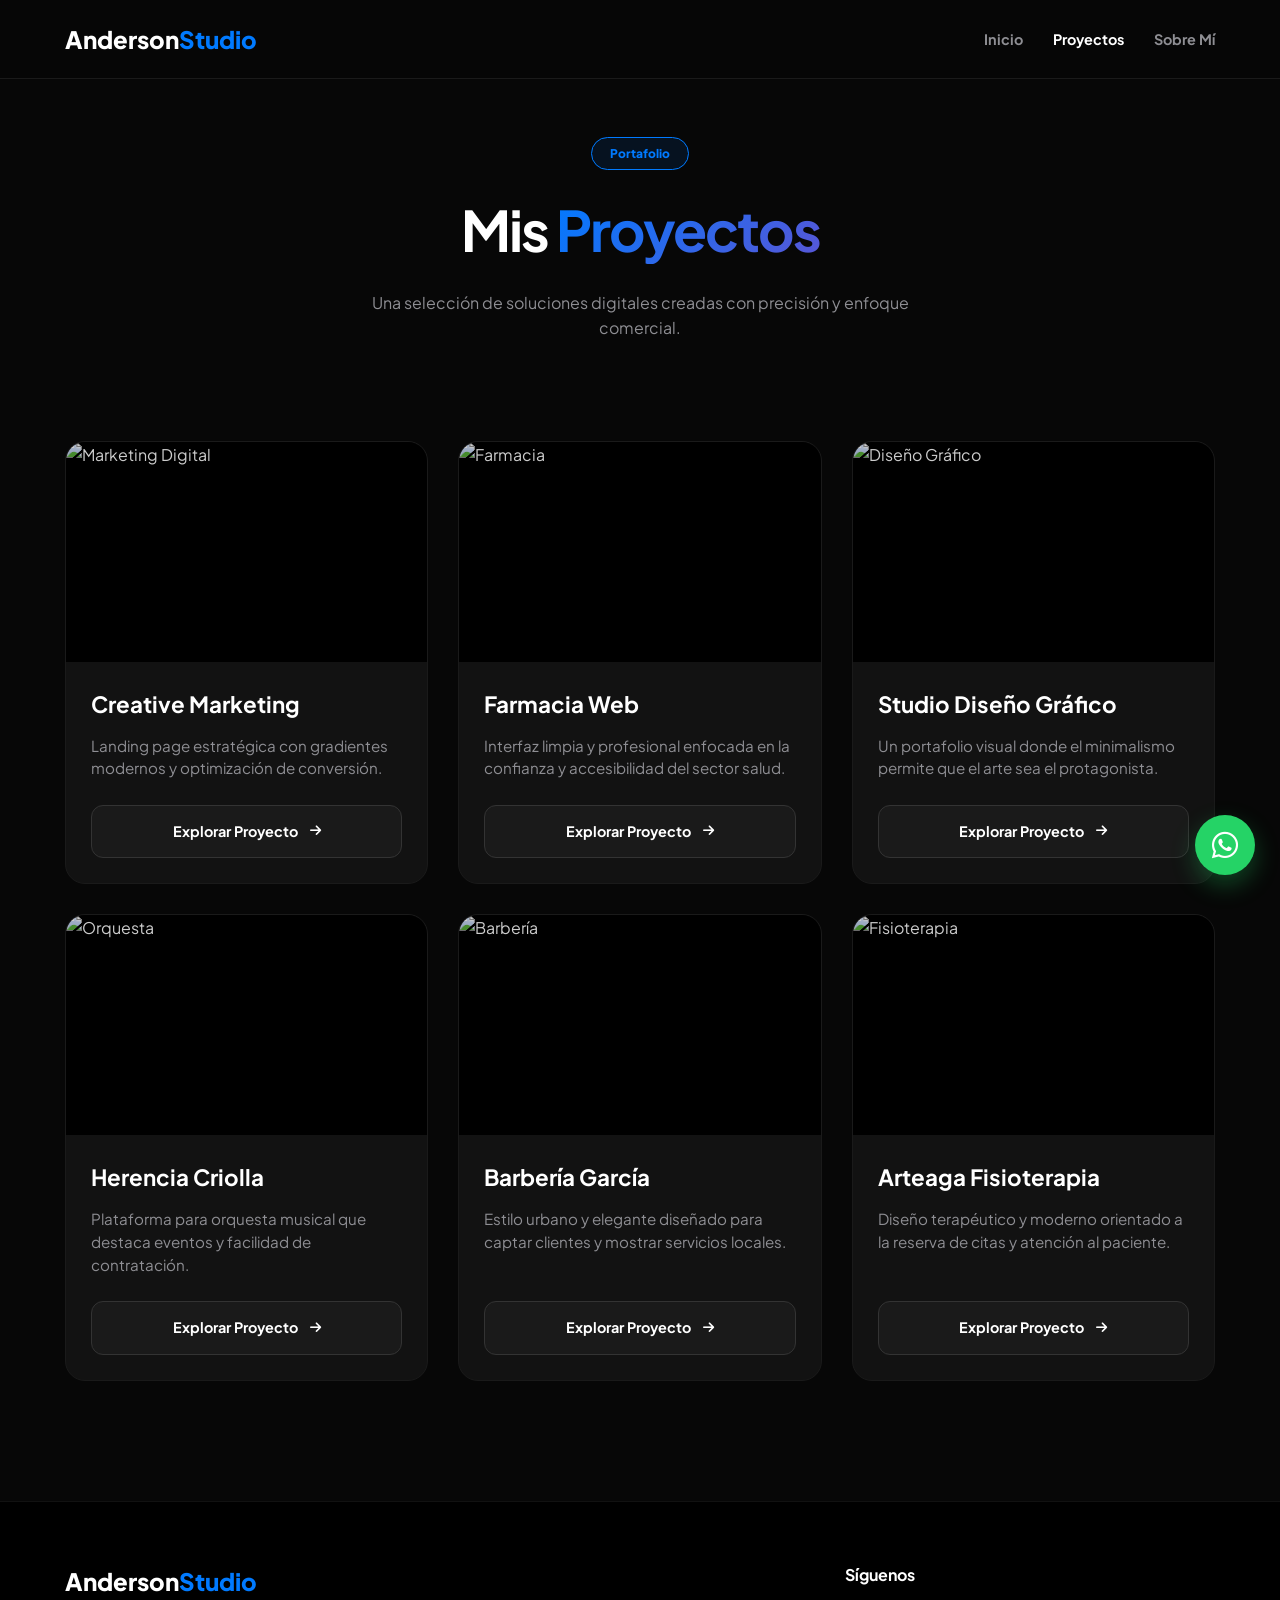
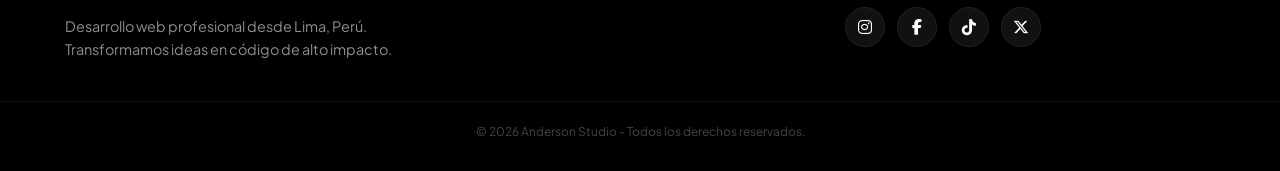
==== proyectos.html @ c4629673 "Versión final de Anderson Studio con redes sociales y Gemini AI" ====
<!DOCTYPE html>
<html lang="es">
<head>
    <meta charset="UTF-8">
    <meta name="viewport" content="width=device-width, initial-scale=1.0">
    <title>Proyectos | Anderson Studio</title>
    <link rel="stylesheet" href="https://cdnjs.cloudflare.com/ajax/libs/font-awesome/6.5.1/css/all.min.css">
    <link href="https://fonts.googleapis.com/css2?family=Plus+Jakarta+Sans:wght@400;700;800&display=swap" rel="stylesheet">
    <!-- Importamos el CSS base y el específico de proyectos -->
    <link rel="stylesheet" href="css/style.css">
    <link rel="stylesheet" href="css/proyectos.css">
</head>
<body>

    <!-- WHATSAPP FLOTANTE -->
    <a href="https://wa.me/51989328723?text=Hola%20Anderson%20Studio,%20estoy%20interesado%20en%20cotizar%20una%20página%20web%20profesional" class="whatsapp-float" target="_blank">
        <i class="fab fa-whatsapp"></i>
    </a>

    <!-- NAVEGACIÓN -->
    <nav class="navbar">
        <div class="container nav-flex">
            <a href="index.html" class="logo">Anderson<span>Studio</span></a>
            <ul class="nav-links">
                <li><a href="index.html">Inicio</a></li>
                <li><a href="proyectos.html" class="active">Proyectos</a></li>
                <li><a href="sobre-mi.html">Sobre Mí</a></li>
            </ul>
        </div>
    </nav>

    <!-- PROYECTOS HEADER -->
    <section class="projects-hero">
        <div class="container">
            <span class="badge">Portafolio</span>
            <h1>Mis <span class="gradient-text">Proyectos</span></h1>
            <p>Una selección de soluciones digitales creadas con precisión y enfoque comercial.</p>
        </div>
    </section>

    <!-- GRID DE PROYECTOS -->
    <section class="projects-grid-section">
        <div class="container">
            <div class="projects-grid">
                
                <!-- 1. Marketing -->
                <article class="project-card">
                    <div class="card-img">
                        <img src="https://images.unsplash.com/photo-1460925895917-afdab827c52f?auto=format&fit=crop&q=80&w=500" alt="Marketing Digital">
                    </div>
                    <div class="card-content">
                        <h3>Creative Marketing</h3>
                        <p>Landing page estratégica con gradientes modernos y optimización de conversión.</p>
                        <a href="https://anderson19941994.github.io/web-marketing/" target="_blank" class="btn-visit">
                            Explorar Proyecto <i class="fas fa-arrow-right"></i>
                        </a>
                    </div>
                </article>

                <!-- 2. Farmacia -->
                <article class="project-card">
                    <div class="card-img">
                        <img src="https://images.unsplash.com/photo-1586015555751-63bb77f4322a?auto=format&fit=crop&q=80&w=500" alt="Farmacia">
                    </div>
                    <div class="card-content">
                        <h3>Farmacia Web</h3>
                        <p>Interfaz limpia y profesional enfocada en la confianza y accesibilidad del sector salud.</p>
                        <a href="https://anderson19941994.github.io/web-farmacia/" target="_blank" class="btn-visit">
                            Explorar Proyecto <i class="fas fa-arrow-right"></i>
                        </a>
                    </div>
                </article>

                <!-- 3. Diseño Gráfico -->
                <article class="project-card">
                    <div class="card-img">
                        <img src="https://images.unsplash.com/photo-1558655146-d09347e92766?auto=format&fit=crop&q=80&w=500" alt="Diseño Gráfico">
                    </div>
                    <div class="card-content">
                        <h3>Studio Diseño Gráfico</h3>
                        <p>Un portafolio visual donde el minimalismo permite que el arte sea el protagonista.</p>
                        <a href="https://anderson19941994.github.io/web-dise-o-grafico/" target="_blank" class="btn-visit">
                            Explorar Proyecto <i class="fas fa-arrow-right"></i>
                        </a>
                    </div>
                </article>

                <!-- 4. Herencia Criolla -->
                <article class="project-card">
                    <div class="card-img">
                        <img src="https://images.unsplash.com/photo-1511671782779-c97d3d27a1d4?auto=format&fit=crop&q=80&w=500" alt="Orquesta">
                    </div>
                    <div class="card-content">
                        <h3>Herencia Criolla</h3>
                        <p>Plataforma para orquesta musical que destaca eventos y facilidad de contratación.</p>
                        <a href="https://anderson19941994.github.io/portafolio-orquesta/" target="_blank" class="btn-visit">
                            Explorar Proyecto <i class="fas fa-arrow-right"></i>
                        </a>
                    </div>
                </article>

                <!-- 5. Barbería García -->
                <article class="project-card">
                    <div class="card-img">
                        <img src="https://images.unsplash.com/photo-1503951914875-452162b0f3f1?auto=format&fit=crop&q=80&w=500" alt="Barbería">
                    </div>
                    <div class="card-content">
                        <h3>Barbería García</h3>
                        <p>Estilo urbano y elegante diseñado para captar clientes y mostrar servicios locales.</p>
                        <a href="https://anderson19941994.github.io/barberia-garcia/" target="_blank" class="btn-visit">
                            Explorar Proyecto <i class="fas fa-arrow-right"></i>
                        </a>
                    </div>
                </article>

                <!-- 6. Fisioterapia -->
                <article class="project-card">
                    <div class="card-img">
                        <img src="https://images.unsplash.com/photo-1576091160550-2173dba999ef?auto=format&fit=crop&q=80&w=500" alt="Fisioterapia">
                    </div>
                    <div class="card-content">
                        <h3>Arteaga Fisioterapia</h3>
                        <p>Diseño terapéutico y moderno orientado a la reserva de citas y atención al paciente.</p>
                        <a href="https://anderson19941994.github.io/Arteaga-Fisioterapia/" target="_blank" class="btn-visit">
                            Explorar Proyecto <i class="fas fa-arrow-right"></i>
                        </a>
                    </div>
                </article>

            </div>
        </div>
    </section>

    <!-- FOOTER ACTUALIZADO -->
    <footer class="footer">
        <div class="container footer-grid">
            <div class="footer-brand">
                <a href="index.html" class="logo">Anderson<span>Studio</span></a>
                <p>Desarrollo web profesional desde Lima, Perú. Transformamos ideas en código de alto impacto.</p>
            </div>
            <div class="footer-social">
                <h3>Síguenos</h3>
                <div class="social-links">
                    <!-- Instagram (ACTIVO) -->
                    <a href="https://www.instagram.com/anderson_code29?igsh=aTUxN3BseGNwZHI2" class="social-item" target="_blank" rel="noopener noreferrer">
                        <i class="fab fa-instagram"></i>
                    </a>
                    
                    <!-- Facebook (MANTENIDO POR ESTÉTICA) -->
                    <a href="#" class="social-item"><i class="fab fa-facebook-f"></i></a>
                    
                    <!-- TikTok (ACTIVO) -->
                    <a href="https://www.tiktok.com/@mostricuco24?_r=1&_t=ZS-94mRydMmoqr" class="social-item" target="_blank" rel="noopener noreferrer">
                        <i class="fab fa-tiktok"></i>
                    </a>
                    
                    <!-- X / Twitter (MANTENIDO POR ESTÉTICA) -->
                    <a href="#" class="social-item"><i class="fab fa-x-twitter"></i></a>
                </div>
            </div>
        </div>
        <div class="footer-bottom">
            <p>&copy; 2026 Anderson Studio - Todos los derechos reservados.</p>
        </div>
    </footer>

</body>
</html>
---- css/style.css ----
/* VARIABLES */
:root {
    --bg-dark: #070707;
    --card-bg: #121212;
    --primary: #007aff;
    --text-white: #ffffff;
    --text-gray: #8e8e93;
    --gradient: linear-gradient(135deg, #007aff 0%, #5856d6 100%);
    --transition: all 0.3s cubic-bezier(0.4, 0, 0.2, 1);
}

/* RESET */
* { margin: 0; padding: 0; box-sizing: border-box; }
body { 
    font-family: 'Plus Jakarta Sans', sans-serif; 
    background: var(--bg-dark); 
    color: white; 
    line-height: 1.6;
    overflow-x: hidden;
}
.container { max-width: 1200px; margin: 0 auto; padding: 0 25px; }

/* NAVBAR RESPONSIVE */
.navbar { 
    padding: 20px 0; 
    position: sticky; 
    top: 0; 
    z-index: 1000; 
    background: rgba(7,7,7,0.9); 
    backdrop-filter: blur(15px); 
    border-bottom: 1px solid #1a1a1a; 
}
.nav-flex { display: flex; justify-content: space-between; align-items: center; }
.logo { font-size: 1.5rem; font-weight: 800; color: white; text-decoration: none; }
.logo span { color: var(--primary); }
.nav-links { display: flex; list-style: none; gap: 30px; }
.nav-links a { color: var(--text-gray); text-decoration: none; font-weight: 700; transition: var(--transition); font-size: 0.9rem; }
.nav-links a:hover, .nav-links a.active { color: white; }

/* WHATSAPP FLOTANTE */
.whatsapp-float {
    position: fixed;
    bottom: 25px;
    right: 25px;
    background: #25d366;
    color: white;
    width: 60px;
    height: 60px;
    border-radius: 50%;
    display: flex;
    justify-content: center;
    align-items: center;
    font-size: 30px;
    box-shadow: 0 10px 25px rgba(37, 211, 102, 0.3);
    z-index: 9999;
    text-decoration: none;
    transition: var(--transition);
}
.whatsapp-float:hover { transform: scale(1.1) rotate(10deg); }

/* HERO */
.hero { padding: 80px 0; min-height: 85vh; display: flex; align-items: center; }
.hero-grid { display: grid; grid-template-columns: 1fr 1fr; gap: 40px; align-items: center; }
.badge { background: rgba(0, 122, 255, 0.1); color: var(--primary); padding: 8px 18px; border-radius: 50px; font-size: 0.75rem; font-weight: 800; border: 1px solid var(--primary); }
.hero h1 { font-size: 4rem; font-weight: 800; line-height: 1.1; margin: 25px 0; letter-spacing: -2px; }
.gradient-text { background: var(--gradient); -webkit-background-clip: text; background-clip: text; -webkit-text-fill-color: transparent; }
.hero p { font-size: 1.1rem; color: var(--text-gray); margin-bottom: 40px; max-width: 500px; }
.hero-btns { display: flex; gap: 15px; }

.btn-primary { background: var(--gradient); color: white; padding: 16px 30px; border-radius: 12px; font-weight: 700; text-decoration: none; transition: var(--transition); text-align: center; }
.btn-secondary { border: 1px solid #333; color: white; padding: 16px 30px; border-radius: 12px; font-weight: 700; text-decoration: none; transition: var(--transition); text-align: center; }
.btn-primary:hover { transform: translateY(-3px); box-shadow: 0 10px 25px rgba(0,122,255,0.4); }

/* VISUAL BOX */
.glass-box { background: var(--card-bg); border: 1px solid #222; padding: 40px; border-radius: 25px; text-align: center; position: relative; }
.code-dots { display: flex; gap: 8px; margin-bottom: 25px; justify-content: center; }
.code-dots span { width: 10px; height: 10px; border-radius: 50%; }
.dot-red { background: #ff5f56; } .dot-yellow { background: #ffbd2e; } .dot-green { background: #27c93f; }
.box-content i { font-size: 3.5rem; color: var(--primary); margin-bottom: 15px; }

/* FOOTER */
.footer { background: #000; padding: 60px 0 30px; border-top: 1px solid #111; margin-top: 40px; }
.footer-grid { display: grid; grid-template-columns: 2fr 1fr; gap: 40px; }
.footer-brand p { color: var(--text-gray); margin-top: 15px; max-width: 350px; font-size: 0.9rem; }
.footer-social h3 { margin-bottom: 20px; font-size: 1rem; }
.social-links { display: flex; gap: 12px; }
.social-item { width: 40px; height: 40px; background: #111; border-radius: 50%; display: flex; justify-content: center; align-items: center; color: white; text-decoration: none; transition: var(--transition); border: 1px solid #222; }
.social-item:hover { background: var(--primary); transform: translateY(-3px); }
.footer-bottom { text-align: center; margin-top: 40px; padding-top: 20px; border-top: 1px solid #111; color: #444; font-size: 0.75rem; }

/* --- RESPONSIVE OPTIMIZADO PARA MÓVILES --- */
@media (max-width: 768px) {
    .nav-flex { flex-direction: column; gap: 15px; text-align: center; }
    .nav-links { gap: 20px; }
    .hero-grid { grid-template-columns: 1fr; text-align: center; }
    .hero h1 { font-size: 2.5rem; letter-spacing: -1px; }
    .hero p { margin: 0 auto 30px; font-size: 1rem; }
    .hero-btns { flex-direction: column; width: 100%; }
    .hero-visual { display: none; }
    .footer-grid { grid-template-columns: 1fr; text-align: center; }
    .social-links { justify-content: center; }
    .footer-brand p { margin: 15px auto; }
    .whatsapp-float { width: 50px; height: 50px; bottom: 20px; right: 20px; font-size: 25px; }
}
---- css/proyectos.css ----
/* ESTILOS ESPECÍFICOS PARA PROYECTOS */

.projects-hero {
    padding: 60px 0;
    text-align: center;
}

.projects-hero h1 {
    font-size: 3.5rem;
    margin-top: 20px;
    letter-spacing: -2px;
}

.projects-hero p {
    color: var(--text-gray);
    margin: 15px auto 0;
    max-width: 600px;
}

/* GRID */
.projects-grid-section {
    padding-bottom: 80px;
}

.projects-grid {
    display: grid;
    grid-template-columns: repeat(auto-fill, minmax(320px, 1fr));
    gap: 30px;
    margin-top: 40px;
}

.project-card {
    background: var(--card-bg);
    border-radius: 20px;
    border: 1px solid #1a1a1a;
    overflow: hidden;
    transition: var(--transition);
    display: flex;
    flex-direction: column;
}

.project-card:hover {
    transform: translateY(-10px);
    border-color: var(--primary);
    box-shadow: 0 15px 30px rgba(0, 122, 255, 0.1);
}

.card-img {
    height: 220px;
    overflow: hidden;
    background: #000;
}

.card-img img {
    width: 100%;
    height: 100%;
    object-fit: cover;
    opacity: 0.8;
    transition: var(--transition);
}

.project-card:hover .card-img img {
    opacity: 1;
    scale: 1.05;
}

.card-content {
    padding: 25px;
    flex-grow: 1;
    display: flex;
    flex-direction: column;
}

.card-content h3 {
    font-size: 1.4rem;
    margin-bottom: 12px;
    color: white;
}

.card-content p {
    color: var(--text-gray);
    font-size: 0.95rem;
    margin-bottom: 25px;
    line-height: 1.5;
    flex-grow: 1; /* Esto hace que los botones siempre se alineen abajo */
}

/* EL BOTÓN ACTUALIZADO "BEAUTIFUL" */
.btn-visit {
    display: inline-flex;
    align-items: center;
    justify-content: center;
    gap: 12px;
    padding: 14px 24px;
    background: #1a1a1a;
    color: white;
    text-decoration: none;
    font-weight: 700;
    font-size: 0.9rem;
    border-radius: 12px;
    border: 1px solid #333;
    transition: var(--transition);
    width: 100%; /* Botón completo estilo premium */
}

.btn-visit i {
    font-size: 0.8rem;
    transition: transform 0.3s ease;
}

.btn-visit:hover {
    background: var(--primary);
    border-color: var(--primary);
    transform: translateY(-2px);
    box-shadow: 0 8px 20px rgba(0, 122, 255, 0.3);
}

.btn-visit:hover i {
    transform: translateX(5px); /* Efecto de flecha moviéndose */
}

/* RESPONSIVE PROYECTOS */
@media (max-width: 768px) {
    .projects-hero h1 {
        font-size: 2.5rem;
    }
    
    .projects-grid {
        grid-template-columns: 1fr;
        padding: 0 10px;
    }

    .btn-visit {
        padding: 16px; /* Más grande en móvil para fácil toque */
    }
}
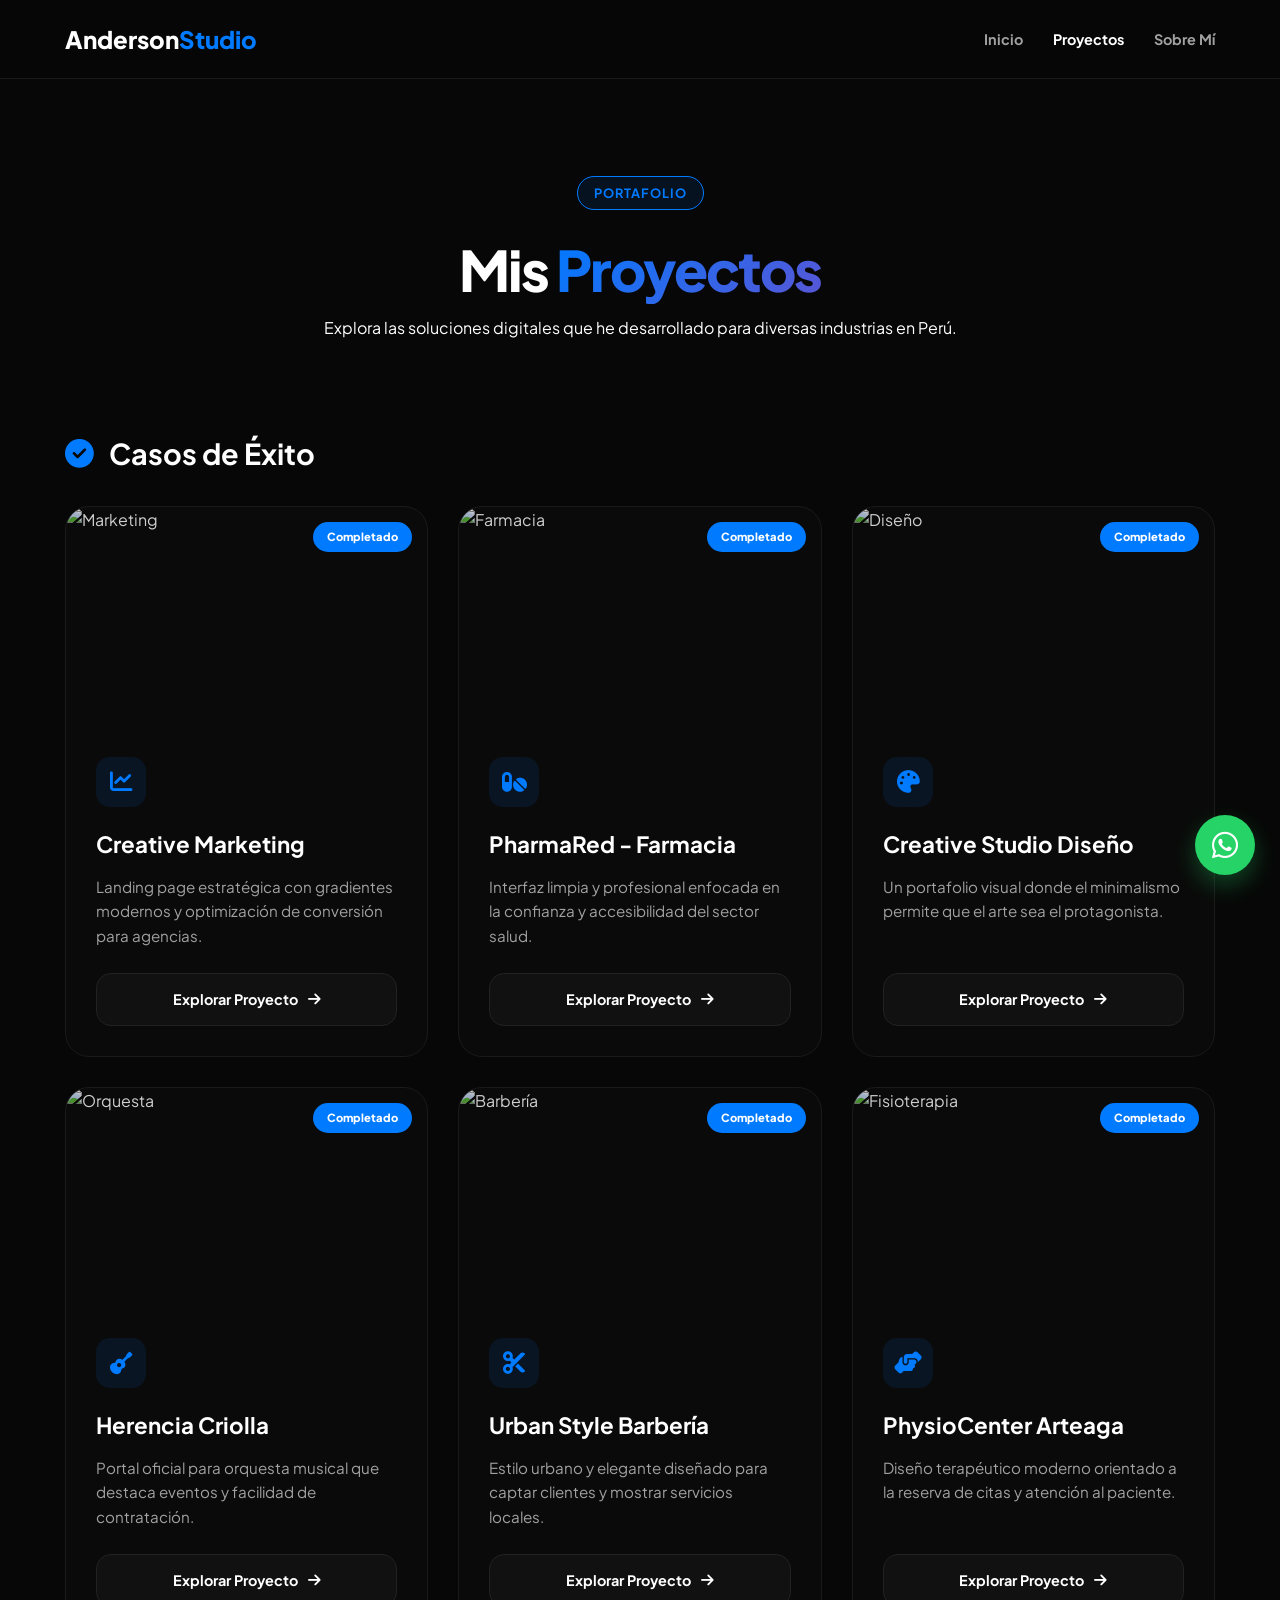
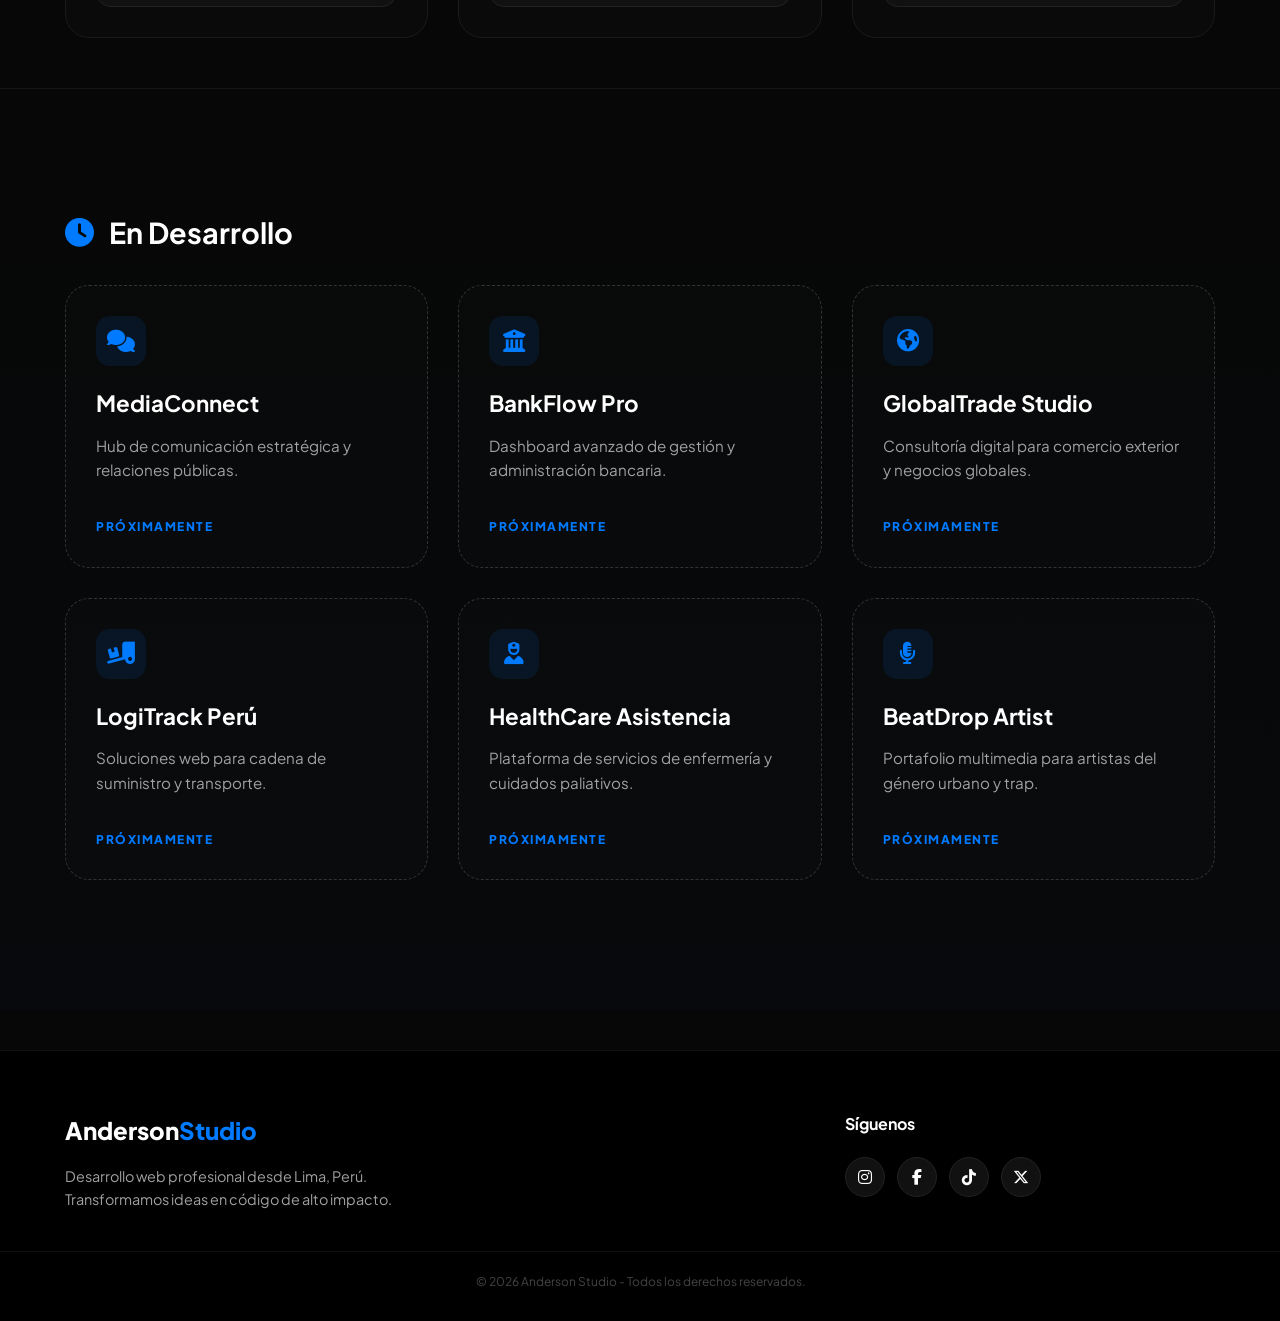
==== commit 06013010: "Corrección de errores CSS y eliminación de EduMaster en proyectos" ====
--- a/proyectos.html
+++ b/proyectos.html
@@ -6,7 +6,6 @@
     <title>Proyectos | Anderson Studio</title>
     <link rel="stylesheet" href="https://cdnjs.cloudflare.com/ajax/libs/font-awesome/6.5.1/css/all.min.css">
     <link href="https://fonts.googleapis.com/css2?family=Plus+Jakarta+Sans:wght@400;700;800&display=swap" rel="stylesheet">
-    <!-- Importamos el CSS base y el específico de proyectos -->
     <link rel="stylesheet" href="css/style.css">
     <link rel="stylesheet" href="css/proyectos.css">
 </head>
@@ -29,31 +28,32 @@
         </div>
     </nav>
 
-    <!-- PROYECTOS HEADER -->
+    <!-- HEADER -->
     <section class="projects-hero">
         <div class="container">
             <span class="badge">Portafolio</span>
             <h1>Mis <span class="gradient-text">Proyectos</span></h1>
-            <p>Una selección de soluciones digitales creadas con precisión y enfoque comercial.</p>
+            <p>Explora las soluciones digitales que he desarrollado para diversas industrias en Perú.</p>
         </div>
     </section>
 
-    <!-- GRID DE PROYECTOS -->
+    <!-- SECCIÓN: PROYECTOS COMPLETADOS -->
     <section class="projects-grid-section">
         <div class="container">
+            <h2 class="section-title"><i class="fas fa-check-circle"></i> Casos de Éxito</h2>
             <div class="projects-grid">
                 
                 <!-- 1. Marketing -->
                 <article class="project-card">
                     <div class="card-img">
-                        <img src="https://images.unsplash.com/photo-1460925895917-afdab827c52f?auto=format&fit=crop&q=80&w=500" alt="Marketing Digital">
-                    </div>
-                    <div class="card-content">
+                        <img src="https://images.unsplash.com/photo-1460925895917-afdab827c52f?auto=format&fit=crop&q=80&w=500" alt="Marketing">
+                        <span class="tag-status">Completado</span>
+                    </div>
+                    <div class="card-content">
+                        <div class="card-icon"><i class="fas fa-chart-line"></i></div>
                         <h3>Creative Marketing</h3>
-                        <p>Landing page estratégica con gradientes modernos y optimización de conversión.</p>
-                        <a href="https://anderson19941994.github.io/web-marketing/" target="_blank" class="btn-visit">
-                            Explorar Proyecto <i class="fas fa-arrow-right"></i>
-                        </a>
+                        <p>Landing page estratégica con gradientes modernos y optimización de conversión para agencias.</p>
+                        <a href="https://anderson19941994.github.io/web-marketing/" target="_blank" class="btn-visit">Explorar Proyecto <i class="fas fa-arrow-right"></i></a>
                     </div>
                 </article>
 
@@ -61,27 +61,27 @@
                 <article class="project-card">
                     <div class="card-img">
                         <img src="https://images.unsplash.com/photo-1586015555751-63bb77f4322a?auto=format&fit=crop&q=80&w=500" alt="Farmacia">
-                    </div>
-                    <div class="card-content">
-                        <h3>Farmacia Web</h3>
+                        <span class="tag-status">Completado</span>
+                    </div>
+                    <div class="card-content">
+                        <div class="card-icon"><i class="fas fa-pills"></i></div>
+                        <h3>PharmaRed - Farmacia</h3>
                         <p>Interfaz limpia y profesional enfocada en la confianza y accesibilidad del sector salud.</p>
-                        <a href="https://anderson19941994.github.io/web-farmacia/" target="_blank" class="btn-visit">
-                            Explorar Proyecto <i class="fas fa-arrow-right"></i>
-                        </a>
+                        <a href="https://anderson19941994.github.io/web-farmacia/" target="_blank" class="btn-visit">Explorar Proyecto <i class="fas fa-arrow-right"></i></a>
                     </div>
                 </article>
 
                 <!-- 3. Diseño Gráfico -->
                 <article class="project-card">
                     <div class="card-img">
-                        <img src="https://images.unsplash.com/photo-1558655146-d09347e92766?auto=format&fit=crop&q=80&w=500" alt="Diseño Gráfico">
-                    </div>
-                    <div class="card-content">
-                        <h3>Studio Diseño Gráfico</h3>
+                        <img src="https://images.unsplash.com/photo-1558655146-d09347e92766?auto=format&fit=crop&q=80&w=500" alt="Diseño">
+                        <span class="tag-status">Completado</span>
+                    </div>
+                    <div class="card-content">
+                        <div class="card-icon"><i class="fas fa-palette"></i></div>
+                        <h3>Creative Studio Diseño</h3>
                         <p>Un portafolio visual donde el minimalismo permite que el arte sea el protagonista.</p>
-                        <a href="https://anderson19941994.github.io/web-dise-o-grafico/" target="_blank" class="btn-visit">
-                            Explorar Proyecto <i class="fas fa-arrow-right"></i>
-                        </a>
+                        <a href="https://anderson19941994.github.io/web-dise-o-grafico/" target="_blank" class="btn-visit">Explorar Proyecto <i class="fas fa-arrow-right"></i></a>
                     </div>
                 </article>
 
@@ -89,27 +89,27 @@
                 <article class="project-card">
                     <div class="card-img">
                         <img src="https://images.unsplash.com/photo-1511671782779-c97d3d27a1d4?auto=format&fit=crop&q=80&w=500" alt="Orquesta">
-                    </div>
-                    <div class="card-content">
+                        <span class="tag-status">Completado</span>
+                    </div>
+                    <div class="card-content">
+                        <div class="card-icon"><i class="fas fa-guitar"></i></div>
                         <h3>Herencia Criolla</h3>
-                        <p>Plataforma para orquesta musical que destaca eventos y facilidad de contratación.</p>
-                        <a href="https://anderson19941994.github.io/portafolio-orquesta/" target="_blank" class="btn-visit">
-                            Explorar Proyecto <i class="fas fa-arrow-right"></i>
-                        </a>
-                    </div>
-                </article>
-
-                <!-- 5. Barbería García -->
+                        <p>Portal oficial para orquesta musical que destaca eventos y facilidad de contratación.</p>
+                        <a href="https://anderson19941994.github.io/portafolio-orquesta/" target="_blank" class="btn-visit">Explorar Proyecto <i class="fas fa-arrow-right"></i></a>
+                    </div>
+                </article>
+
+                <!-- 5. Barbería -->
                 <article class="project-card">
                     <div class="card-img">
                         <img src="https://images.unsplash.com/photo-1503951914875-452162b0f3f1?auto=format&fit=crop&q=80&w=500" alt="Barbería">
-                    </div>
-                    <div class="card-content">
-                        <h3>Barbería García</h3>
+                        <span class="tag-status">Completado</span>
+                    </div>
+                    <div class="card-content">
+                        <div class="card-icon"><i class="fas fa-cut"></i></div>
+                        <h3>Urban Style Barbería</h3>
                         <p>Estilo urbano y elegante diseñado para captar clientes y mostrar servicios locales.</p>
-                        <a href="https://anderson19941994.github.io/barberia-garcia/" target="_blank" class="btn-visit">
-                            Explorar Proyecto <i class="fas fa-arrow-right"></i>
-                        </a>
+                        <a href="https://anderson19941994.github.io/barberia-garcia/" target="_blank" class="btn-visit">Explorar Proyecto <i class="fas fa-arrow-right"></i></a>
                     </div>
                 </article>
 
@@ -117,21 +117,89 @@
                 <article class="project-card">
                     <div class="card-img">
                         <img src="https://images.unsplash.com/photo-1576091160550-2173dba999ef?auto=format&fit=crop&q=80&w=500" alt="Fisioterapia">
-                    </div>
-                    <div class="card-content">
-                        <h3>Arteaga Fisioterapia</h3>
-                        <p>Diseño terapéutico y moderno orientado a la reserva de citas y atención al paciente.</p>
-                        <a href="https://anderson19941994.github.io/Arteaga-Fisioterapia/" target="_blank" class="btn-visit">
-                            Explorar Proyecto <i class="fas fa-arrow-right"></i>
-                        </a>
-                    </div>
-                </article>
-
+                        <span class="tag-status">Completado</span>
+                    </div>
+                    <div class="card-content">
+                        <div class="card-icon"><i class="fas fa-hands-helping"></i></div>
+                        <h3>PhysioCenter Arteaga</h3>
+                        <p>Diseño terapéutico moderno orientado a la reserva de citas y atención al paciente.</p>
+                        <a href="https://anderson19941994.github.io/Arteaga-Fisioterapia/" target="_blank" class="btn-visit">Explorar Proyecto <i class="fas fa-arrow-right"></i></a>
+                    </div>
+                </article>
             </div>
         </div>
     </section>
 
-    <!-- FOOTER ACTUALIZADO -->
+    <!-- SECCIÓN: PRÓXIMAMENTE -->
+    <section class="projects-grid-section coming-soon-section">
+        <div class="container">
+            <h2 class="section-title"><i class="fas fa-clock"></i> En Desarrollo</h2>
+            <div class="projects-grid">
+                
+                <!-- 1. Comunicaciones -->
+                <article class="project-card coming-soon">
+                    <div class="card-content">
+                        <div class="card-icon"><i class="fas fa-comments"></i></div>
+                        <h3>MediaConnect</h3>
+                        <p>Hub de comunicación estratégica y relaciones públicas.</p>
+                        <span class="tag-soon">Próximamente</span>
+                    </div>
+                </article>
+
+                <!-- 2. Admin Bancaria -->
+                <article class="project-card coming-soon">
+                    <div class="card-content">
+                        <div class="card-icon"><i class="fas fa-university"></i></div>
+                        <h3>BankFlow Pro</h3>
+                        <p>Dashboard avanzado de gestión y administración bancaria.</p>
+                        <span class="tag-soon">Próximamente</span>
+                    </div>
+                </article>
+
+                <!-- 3. Negocios Internacionales -->
+                <article class="project-card coming-soon">
+                    <div class="card-content">
+                        <div class="card-icon"><i class="fas fa-globe-americas"></i></div>
+                        <h3>GlobalTrade Studio</h3>
+                        <p>Consultoría digital para comercio exterior y negocios globales.</p>
+                        <span class="tag-soon">Próximamente</span>
+                    </div>
+                </article>
+
+                <!-- 4. Logística -->
+                <article class="project-card coming-soon">
+                    <div class="card-content">
+                        <div class="card-icon"><i class="fas fa-truck-loading"></i></div>
+                        <h3>LogiTrack Perú</h3>
+                        <p>Soluciones web para cadena de suministro y transporte.</p>
+                        <span class="tag-soon">Próximamente</span>
+                    </div>
+                </article>
+
+                <!-- 5. Enfermería -->
+                <article class="project-card coming-soon">
+                    <div class="card-content">
+                        <div class="card-icon"><i class="fas fa-user-nurse"></i></div>
+                        <h3>HealthCare Asistencia</h3>
+                        <p>Plataforma de servicios de enfermería y cuidados paliativos.</p>
+                        <span class="tag-soon">Próximamente</span>
+                    </div>
+                </article>
+
+                <!-- 6. Artista Trap -->
+                <article class="project-card coming-soon">
+                    <div class="card-content">
+                        <div class="card-icon"><i class="fas fa-microphone-alt"></i></div>
+                        <h3>BeatDrop Artist</h3>
+                        <p>Portafolio multimedia para artistas del género urbano y trap.</p>
+                        <span class="tag-soon">Próximamente</span>
+                    </div>
+                </article>
+            </div>
+        </div>
+    </section>
+
+    <!-- FOOTER -->
     <footer class="footer">
         <div class="container footer-grid">
             <div class="footer-brand">
@@ -141,20 +209,9 @@
             <div class="footer-social">
                 <h3>Síguenos</h3>
                 <div class="social-links">
-                    <!-- Instagram (ACTIVO) -->
-                    <a href="https://www.instagram.com/anderson_code29?igsh=aTUxN3BseGNwZHI2" class="social-item" target="_blank" rel="noopener noreferrer">
-                        <i class="fab fa-instagram"></i>
-                    </a>
-                    
-                    <!-- Facebook (MANTENIDO POR ESTÉTICA) -->
+                    <a href="https://www.instagram.com/anderson_code29?igsh=aTUxN3BseGNwZHI2" class="social-item" target="_blank" rel="noopener noreferrer"><i class="fab fa-instagram"></i></a>
                     <a href="#" class="social-item"><i class="fab fa-facebook-f"></i></a>
-                    
-                    <!-- TikTok (ACTIVO) -->
-                    <a href="https://www.tiktok.com/@mostricuco24?_r=1&_t=ZS-94mRydMmoqr" class="social-item" target="_blank" rel="noopener noreferrer">
-                        <i class="fab fa-tiktok"></i>
-                    </a>
-                    
-                    <!-- X / Twitter (MANTENIDO POR ESTÉTICA) -->
+                    <a href="https://www.tiktok.com/@mostricuco24?_r=1&_t=ZS-94mRydMmoqr" class="social-item" target="_blank" rel="noopener noreferrer"><i class="fab fa-tiktok"></i></a>
                     <a href="#" class="social-item"><i class="fab fa-x-twitter"></i></a>
                 </div>
             </div>
--- a/css/proyectos.css
+++ b/css/proyectos.css
@@ -1,54 +1,80 @@
-/* ESTILOS ESPECÍFICOS PARA PROYECTOS */
+/* VARIABLES GLOBALES */
+:root {
+    --primary: #007aff;
+    --primary-dark: #0056b3;
+    --card-bg: #0a0a0a;
+    --text-gray: #a1a1a1;
+    --transition: all 0.3s cubic-bezier(0.4, 0, 0.2, 1);
+}
 
+/* HERO SECTION */
 .projects-hero {
-    padding: 60px 0;
+    padding: 100px 0 50px;
     text-align: center;
 }
 
 .projects-hero h1 {
-    font-size: 3.5rem;
+    font-size: clamp(2.5rem, 5vw, 3.5rem);
     margin-top: 20px;
     letter-spacing: -2px;
+    font-weight: 800;
 }
 
-.projects-hero p {
-    color: var(--text-gray);
-    margin: 15px auto 0;
-    max-width: 600px;
+.badge {
+    background: rgba(0, 122, 255, 0.1);
+    color: var(--primary);
+    padding: 8px 16px;
+    border-radius: 100px;
+    font-size: 0.8rem;
+    font-weight: 700;
+    text-transform: uppercase;
+    letter-spacing: 1px;
 }
 
-/* GRID */
-.projects-grid-section {
-    padding-bottom: 80px;
+/* TÍTULOS DE SECCIÓN */
+.section-title {
+    color: white;
+    font-size: 1.8rem;
+    margin: 40px 0 30px;
+    display: flex;
+    align-items: center;
+    gap: 15px;
 }
 
+.section-title i {
+    color: var(--primary);
+}
+
+/* GRID SYSTEM */
 .projects-grid {
     display: grid;
     grid-template-columns: repeat(auto-fill, minmax(320px, 1fr));
     gap: 30px;
-    margin-top: 40px;
+    margin-bottom: 50px;
 }
 
+/* CARDS ESTILO PREMIUM */
 .project-card {
     background: var(--card-bg);
-    border-radius: 20px;
+    border-radius: 24px;
     border: 1px solid #1a1a1a;
     overflow: hidden;
     transition: var(--transition);
     display: flex;
     flex-direction: column;
+    height: 100%;
 }
 
 .project-card:hover {
     transform: translateY(-10px);
     border-color: var(--primary);
-    box-shadow: 0 15px 30px rgba(0, 122, 255, 0.1);
+    box-shadow: 0 20px 40px rgba(0, 0, 0, 0.4), 0 0 20px rgba(0, 122, 255, 0.1);
 }
 
 .card-img {
     height: 220px;
     overflow: hidden;
-    background: #000;
+    position: relative;
 }
 
 .card-img img {
@@ -60,77 +86,114 @@
 }
 
 .project-card:hover .card-img img {
+    transform: scale(1.05);
     opacity: 1;
-    scale: 1.05;
 }
 
+.tag-status {
+    position: absolute;
+    top: 15px;
+    right: 15px;
+    background: var(--primary);
+    color: white;
+    padding: 6px 14px;
+    border-radius: 20px;
+    font-size: 0.7rem;
+    font-weight: 800;
+    z-index: 2;
+}
+
+/* CONTENIDO DE TARJETA */
 .card-content {
-    padding: 25px;
+    padding: 30px;
     flex-grow: 1;
     display: flex;
     flex-direction: column;
+}
+
+.card-icon {
+    width: 50px;
+    height: 50px;
+    background: rgba(0, 122, 255, 0.1);
+    border-radius: 14px;
+    display: flex;
+    align-items: center;
+    justify-content: center;
+    margin-bottom: 20px;
+    color: var(--primary);
+    font-size: 1.4rem;
 }
 
 .card-content h3 {
     font-size: 1.4rem;
     margin-bottom: 12px;
     color: white;
+    font-weight: 700;
 }
 
 .card-content p {
     color: var(--text-gray);
     font-size: 0.95rem;
+    line-height: 1.6;
     margin-bottom: 25px;
-    line-height: 1.5;
-    flex-grow: 1; /* Esto hace que los botones siempre se alineen abajo */
+    flex-grow: 1;
 }
 
-/* EL BOTÓN ACTUALIZADO "BEAUTIFUL" */
+/* BOTÓN VISITAR */
 .btn-visit {
-    display: inline-flex;
+    display: flex;
     align-items: center;
     justify-content: center;
-    gap: 12px;
-    padding: 14px 24px;
-    background: #1a1a1a;
+    gap: 10px;
+    padding: 14px;
+    background: #111;
     color: white;
     text-decoration: none;
     font-weight: 700;
     font-size: 0.9rem;
-    border-radius: 12px;
-    border: 1px solid #333;
+    border-radius: 15px;
+    border: 1px solid #222;
     transition: var(--transition);
-    width: 100%; /* Botón completo estilo premium */
-}
-
-.btn-visit i {
-    font-size: 0.8rem;
-    transition: transform 0.3s ease;
 }
 
 .btn-visit:hover {
     background: var(--primary);
     border-color: var(--primary);
-    transform: translateY(-2px);
-    box-shadow: 0 8px 20px rgba(0, 122, 255, 0.3);
+    transform: scale(1.02);
 }
 
-.btn-visit:hover i {
-    transform: translateX(5px); /* Efecto de flecha moviéndose */
+/* ESTILOS PRÓXIMAMENTE */
+.coming-soon-section {
+    background: linear-gradient(to bottom, transparent, rgba(0, 122, 255, 0.02));
+    padding: 80px 0;
+    border-top: 1px solid #161616;
 }
 
-/* RESPONSIVE PROYECTOS */
+.project-card.coming-soon {
+    border: 1px dashed #333;
+    background: rgba(255, 255, 255, 0.01);
+}
+
+.project-card.coming-soon:hover {
+    border-style: solid;
+}
+
+.tag-soon {
+    color: var(--primary);
+    font-weight: 800;
+    font-size: 0.75rem;
+    text-transform: uppercase;
+    letter-spacing: 1.5px;
+    margin-top: 10px;
+}
+
+/* RESPONSIVE */
 @media (max-width: 768px) {
-    .projects-hero h1 {
-        font-size: 2.5rem;
+    .projects-grid {
+        grid-template-columns: 1fr;
     }
     
-    .projects-grid {
-        grid-template-columns: 1fr;
-        padding: 0 10px;
-    }
-
-    .btn-visit {
-        padding: 16px; /* Más grande en móvil para fácil toque */
+    .projects-hero {
+        padding: 60px 0 30px;
     }
 }
